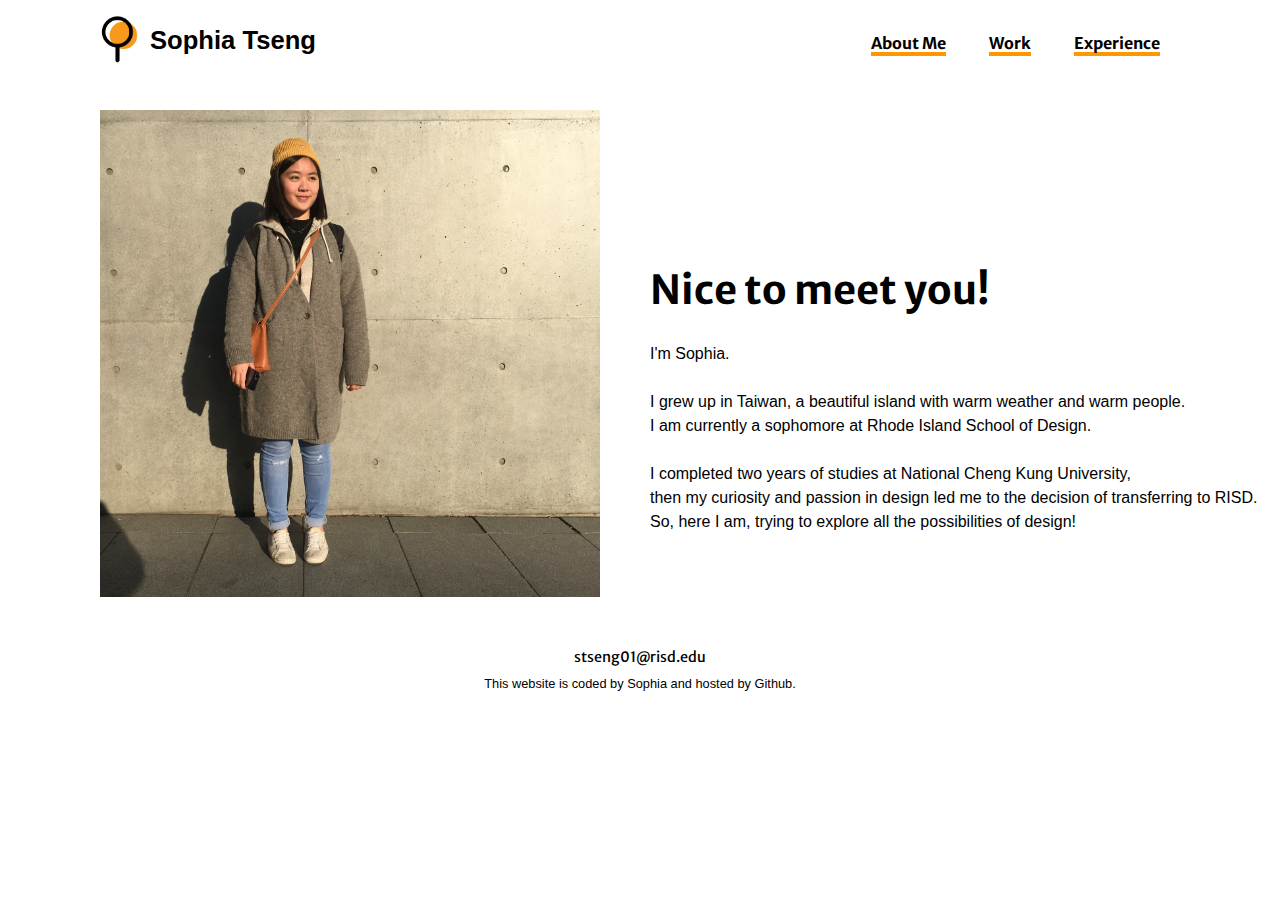
==== About/index.html @ 4cac3d07 "Add files via upload" ====
<!DOCTYPE html>
<html lang="en" dir="ltr">
  <head>
    <meta charset="utf-8">
    <title> Sophia Tseng </title>
    <link href="reset.css" rel="stylesheet" media="screen" type="text/css">
    <link rel="stylesheet" media='screen and (min-width: 701px)' href="style.css">
    <link rel="stylesheet" media='screen and (max-width: 700px)' href="style_mobile.css">
    <!-- <script src="../jquery.js"></script> -->
  </head>
  <body>
    <!---
       NAV BAR
    -->
    <header class="nav-down">
        <a href="../index.html#sec2"><img class="Logo" width="40px"src="../logooo.png"><p class="Home">Sophia Tseng</p></a>
        <div class="nav-right">
        <a class=" nav About" href="index.html">About Me</a>
        <a class=" nav Works" href="../Works/index.html">Work</a>
        <a class=" nav Experience" href="../Experience/index.html">Experience</a>
        </div>
        </header>
        <p class="nav-blank"></p>






      <img class="ph-sophia" src="Sophia.jpg" width="500em">

      <div class="about-container">
      <h1>Nice to meet you!</h1>
      <p class="p-blank"></p>
      <p class="p-blank"></p>
      <p> I'm Sophia.<br><br>
          I grew up in Taiwan, a beautiful island with warm weather and warm people.<br>
          I am currently a sophomore at Rhode Island School of Design.<br><br>
          I completed two years of studies at National Cheng Kung University,<br>
          then my curiosity and passion in design led me to the decision of transferring to RISD.<br>
          So, here I am, trying to explore all the possibilities of design!
      </p>
      </div>



      <div class="footer">
      <p class="p-bottom">
       <a class="email" href="mailto:stseng01@risd.edu">stseng01@risd.edu</a>
      </p>
      <p class="footer-blank"></p>
      <p class="p-bottom2">
      This website is coded by Sophia and hosted by Github.</p>
      </div>


    <!-- <script src="script.js"></script> -->
  </body>
</html>
---- About/style.css ----
@import url('https://fonts.googleapis.com/css?family=Merriweather+Sans:300,400,700,800');

:root {  --mainColor: #ff9800;}
html {scroll-behavior: smooth;}
body{font-family: 'Merriweather Sans', sans-serif; height:100vh;}
.blank{height:5vh; width:100%;}
.p-blank{height:1em;width:100%;}

/*  NAV  */
header{background:white; height: 80px; position: fixed; top: 0;
    transition: top 0.2s ease-in-out; width: 100%; z-index: 100;}
.Logo{position: relative; top:15px; left:100px;}
.Home{font-size: 1.6em; font-weight: 600; display: inline; position: relative; left:110px;}
.nav{
  margin-left: 20px; margin-right: 20px; padding-bottom: 3px;position: relative;
    background: linear-gradient(to bottom, var(--mainColor) 0%, var(--mainColor) 100%);
    background-position: 0 100%;
    background-repeat: repeat-x;
    background-size: 4px 4px;
  }
.nav:hover{
    background-image: url("data:image/svg+xml;charset=utf8,%3Csvg id='squiggle-link' xmlns='http://www.w3.org/2000/svg' xmlns:xlink='http://www.w3.org/1999/xlink' xmlns:ev='http://www.w3.org/2001/xml-events' viewBox='0 0 20 4'%3E%3Cstyle type='text/css'%3E.squiggle{animation:shift .4s linear infinite;}@keyframes shift {from {transform:translateX(0);}to {transform:translateX(-20px);}}%3C/style%3E%3Cpath fill='none' stroke='%23ff9800' stroke-width='2' class='squiggle' d='M0,3.5 c 5,0,5,-3,10,-3 s5,3,10,3 c 5,0,5,-3,10,-3 s 5,3,10,3'/%3E%3C/svg%3E");
    background-position: 0 100%;
    background-size: auto 8px;
    background-repeat: repeat-x;
    text-decoration: none;
  }
  .nav-right{position: absolute; right:100px;top:35px; font-weight: bold;}
a{color: black; z-index: 30; font-family: 'Merriweather Sans', sans-serif; text-decoration: none;}
.nav-up {top: -80px;}


/*  Content  */
.nav-blank{height:80px; width:100%;}
.blank{height:5vh; width:100%;}
.p-blank{height:1em;width:100%;}

h1{font-family:'Merriweather Sans', sans-serif; font-weight: 700; font-size: 2.5em;}
h2{font-family:'Merriweather Sans', sans-serif; font-weight: 700; font-size: 2em; color: #775644;}
h3{font-family:'Merriweather Sans', sans-serif; font-weight: 700; font-size: 1.5em; color: #775644;}
p{font-family: 'PT Sans', sans-serif; line-height: 1.5em;}

.ph-sophia{position: relative; left:100px; top:30px;}
.about-container{position: absolute; left:650px; top:30%;}


/* Bottom */
.footer{position: relative; top:80px;}
.p-bottom{text-align: center; font-size: 0.9em; line-height: 1.2em;}
.p-bottom2{text-align: center; font-size: 0.8em;}
.footer-blank{width:100%; height:0.5em;}
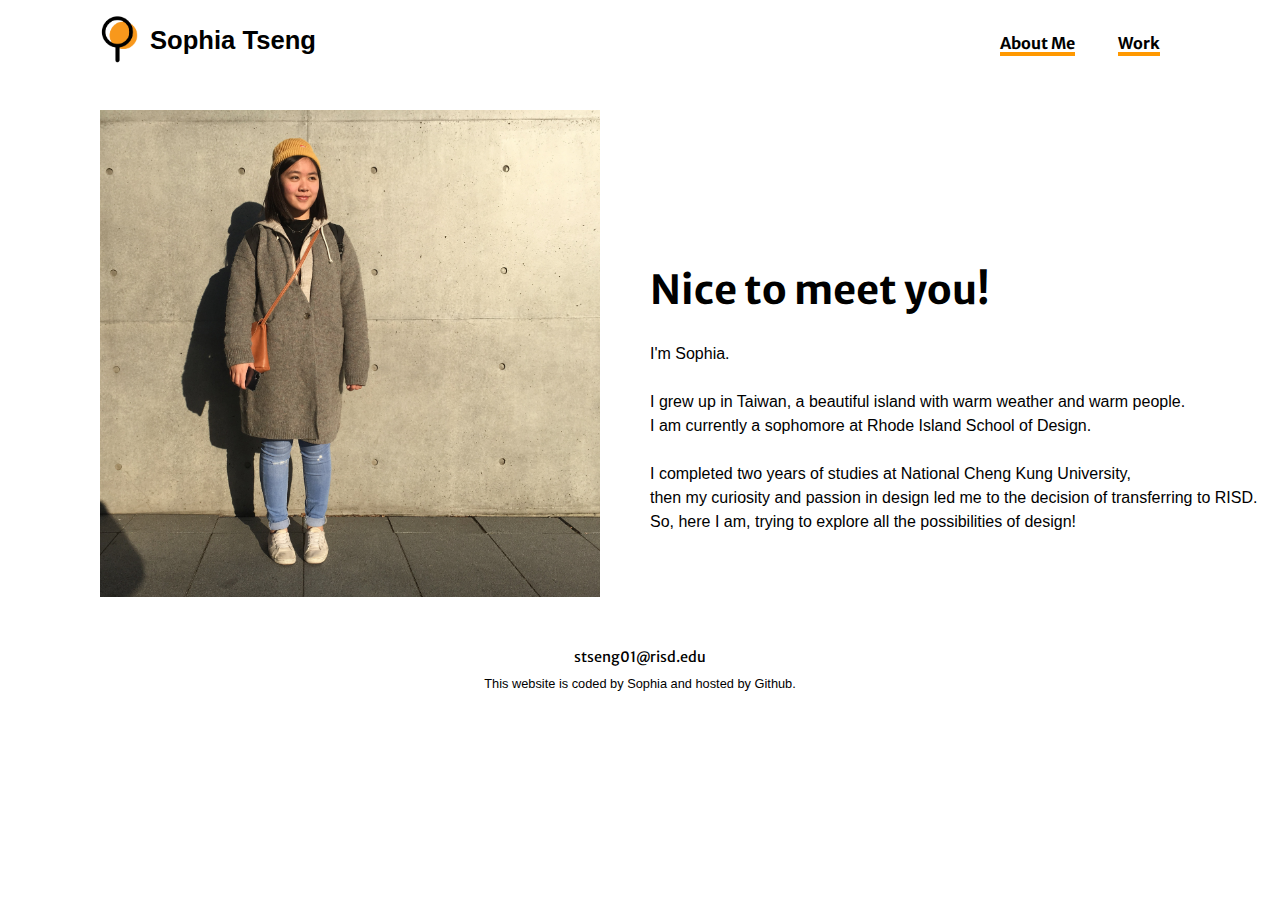
==== commit d8ff0f8d: "Add files via upload" ====
--- a/About/index.html
+++ b/About/index.html
@@ -3,6 +3,7 @@
   <head>
     <meta charset="utf-8">
     <title> Sophia Tseng </title>
+    <link rel="icon" href="../icon.png">
     <link href="reset.css" rel="stylesheet" media="screen" type="text/css">
     <link rel="stylesheet" media='screen and (min-width: 701px)' href="style.css">
     <link rel="stylesheet" media='screen and (max-width: 700px)' href="style_mobile.css">
@@ -16,8 +17,8 @@
         <a href="../index.html#sec2"><img class="Logo" width="40px"src="../logooo.png"><p class="Home">Sophia Tseng</p></a>
         <div class="nav-right">
         <a class=" nav About" href="index.html">About Me</a>
-        <a class=" nav Works" href="../Works/index.html">Work</a>
-        <a class=" nav Experience" href="../Experience/index.html">Experience</a>
+        <a class=" nav Works" href="../index.html#sec2">Work</a>
+        <!-- <a class=" nav Experience" href="../Experience/index.html">Experience</a> -->
         </div>
         </header>
         <p class="nav-blank"></p>
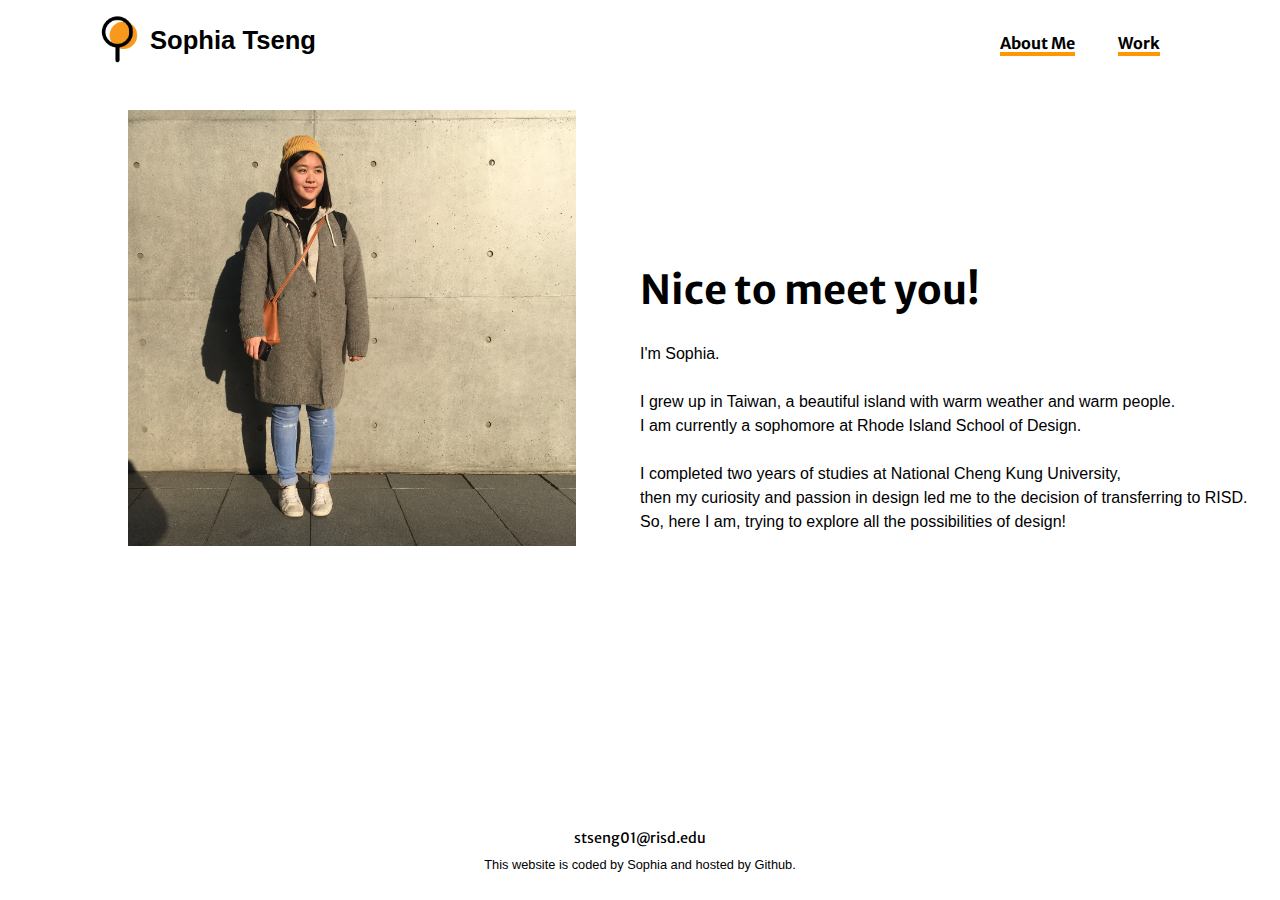
==== commit 1a2a1440: "Add files via upload" ====
--- a/About/index.html
+++ b/About/index.html
@@ -28,7 +28,7 @@
 
 
 
-      <img class="ph-sophia" src="Sophia.jpg" width="500em">
+      <img class="ph-sophia" src="Sophia.jpg" width="35%">
 
       <div class="about-container">
       <h1>Nice to meet you!</h1>
--- a/About/style.css
+++ b/About/style.css
@@ -2,7 +2,7 @@
 
 :root {  --mainColor: #ff9800;}
 html {scroll-behavior: smooth;}
-body{font-family: 'Merriweather Sans', sans-serif; height:100vh;}
+body{font-family: 'Merriweather Sans', sans-serif; height:45vw;}
 .blank{height:5vh; width:100%;}
 .p-blank{height:1em;width:100%;}
 
@@ -28,10 +28,10 @@
   .nav-right{position: absolute; right:100px;top:35px; font-weight: bold;}
 a{color: black; z-index: 30; font-family: 'Merriweather Sans', sans-serif; text-decoration: none;}
 .nav-up {top: -80px;}
+.nav-blank{height:80px; width:100%;}
 
 
 /*  Content  */
-.nav-blank{height:80px; width:100%;}
 .blank{height:5vh; width:100%;}
 .p-blank{height:1em;width:100%;}
 
@@ -40,12 +40,12 @@
 h3{font-family:'Merriweather Sans', sans-serif; font-weight: 700; font-size: 1.5em; color: #775644;}
 p{font-family: 'PT Sans', sans-serif; line-height: 1.5em;}
 
-.ph-sophia{position: relative; left:100px; top:30px;}
-.about-container{position: absolute; left:650px; top:30%;}
+.ph-sophia{position: relative; left:10vw; top:30px;}
+.about-container{position: absolute; left:50vw; top:30%;}
 
 
 /* Bottom */
-.footer{position: relative; top:80px;}
+.footer{position: absolute; bottom:2vw; width:80vw; margin-left: -40vw; left:50%;}
 .p-bottom{text-align: center; font-size: 0.9em; line-height: 1.2em;}
 .p-bottom2{text-align: center; font-size: 0.8em;}
 .footer-blank{width:100%; height:0.5em;}
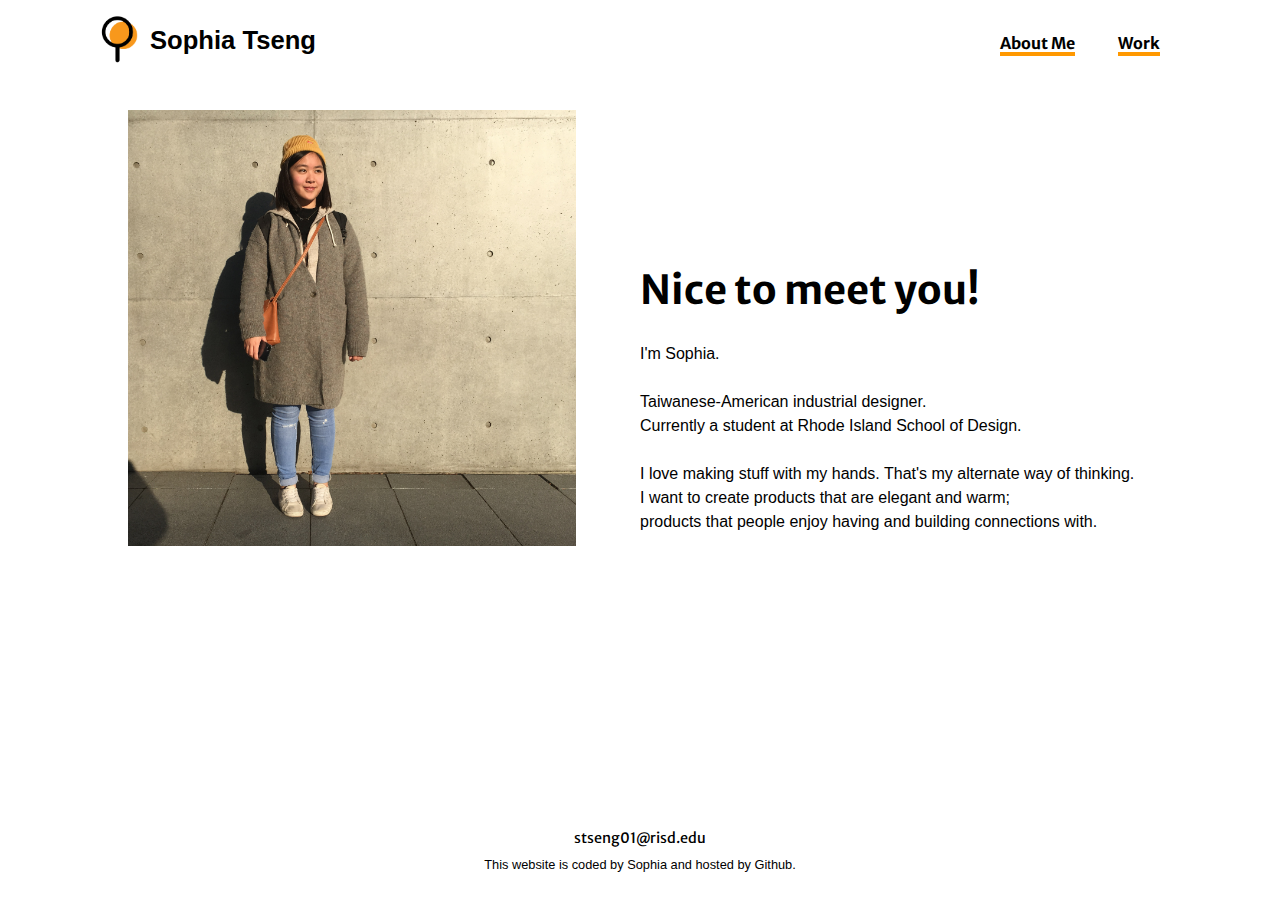
==== commit 1dbde8d6: "Add files via upload" ====
--- a/About/index.html
+++ b/About/index.html
@@ -35,11 +35,11 @@
       <p class="p-blank"></p>
       <p class="p-blank"></p>
       <p> I'm Sophia.<br><br>
-          I grew up in Taiwan, a beautiful island with warm weather and warm people.<br>
-          I am currently a sophomore at Rhode Island School of Design.<br><br>
-          I completed two years of studies at National Cheng Kung University,<br>
-          then my curiosity and passion in design led me to the decision of transferring to RISD.<br>
-          So, here I am, trying to explore all the possibilities of design!
+          Taiwanese-American industrial designer.<br>
+          Currently a student at Rhode Island School of Design.<br><br>
+          I love making stuff with my hands. That's my alternate way of thinking.<br>
+          I want to create products that are elegant and warm;<br>
+          products that people enjoy having and building connections with.
       </p>
       </div>
 
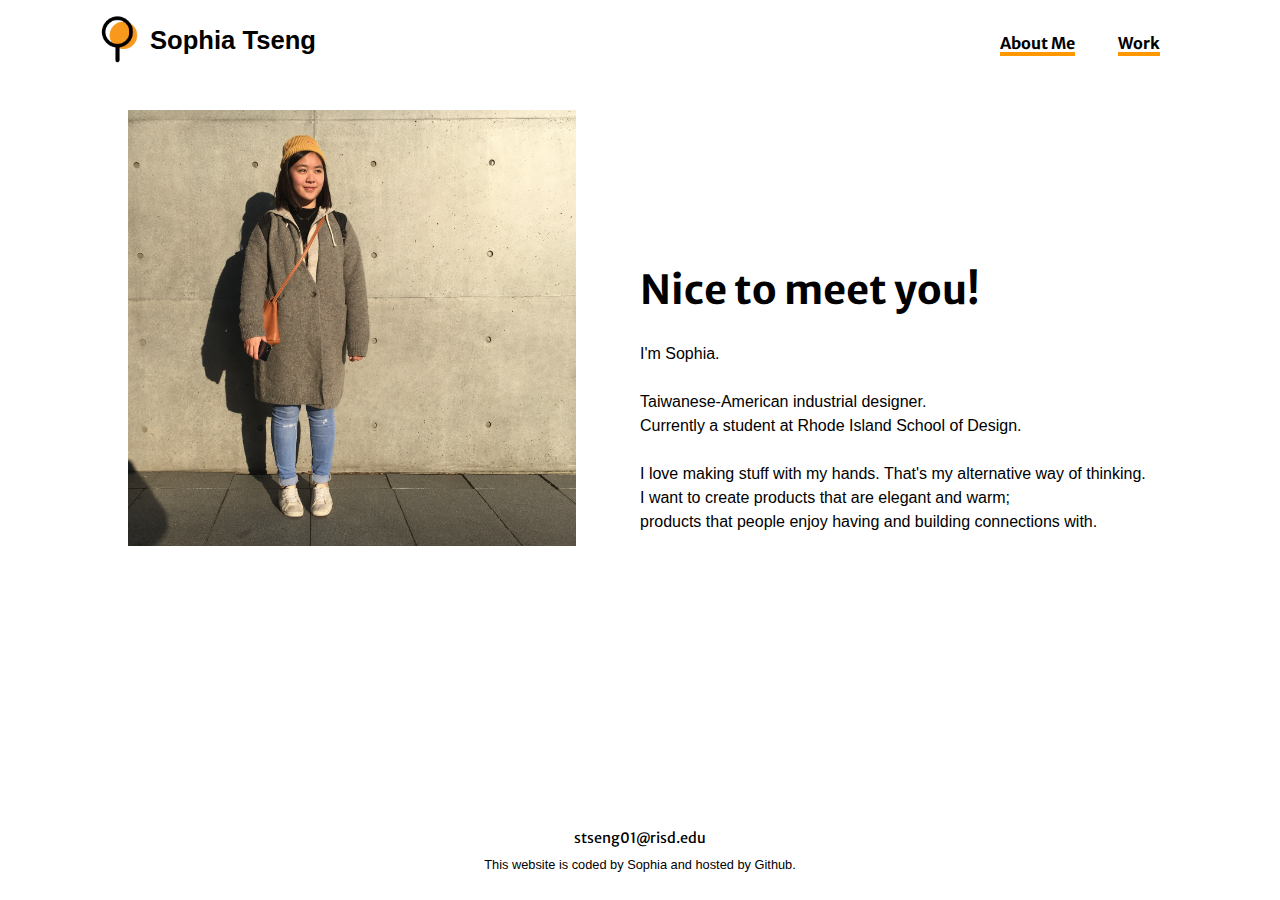
==== commit b7f11da9: "Add files via upload" ====
--- a/About/index.html
+++ b/About/index.html
@@ -37,7 +37,7 @@
       <p> I'm Sophia.<br><br>
           Taiwanese-American industrial designer.<br>
           Currently a student at Rhode Island School of Design.<br><br>
-          I love making stuff with my hands. That's my alternate way of thinking.<br>
+          I love making stuff with my hands. That's my alternative way of thinking.<br>
           I want to create products that are elegant and warm;<br>
           products that people enjoy having and building connections with.
       </p>
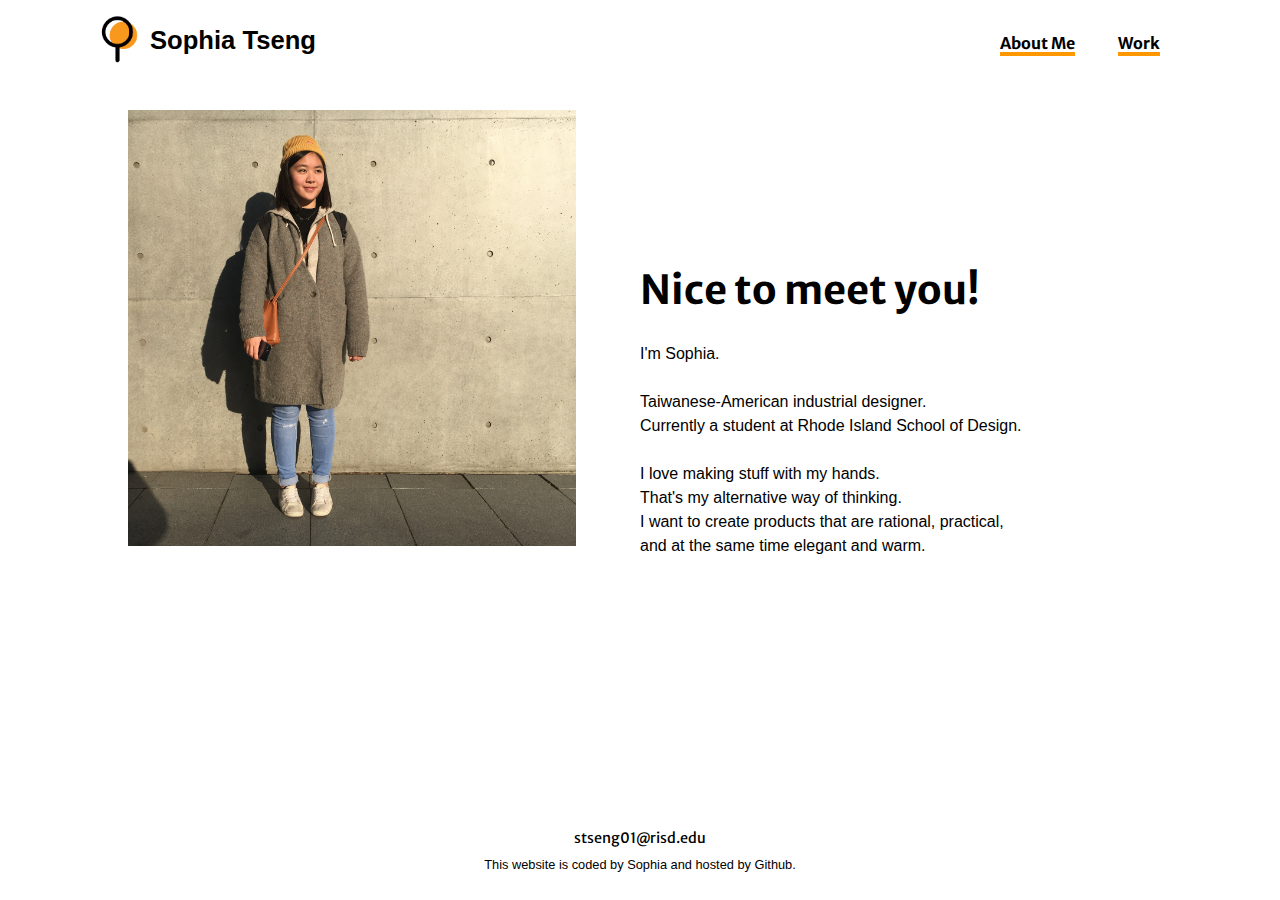
==== commit 8031a66f: "Add files via upload" ====
--- a/About/index.html
+++ b/About/index.html
@@ -37,9 +37,9 @@
       <p> I'm Sophia.<br><br>
           Taiwanese-American industrial designer.<br>
           Currently a student at Rhode Island School of Design.<br><br>
-          I love making stuff with my hands. That's my alternative way of thinking.<br>
-          I want to create products that are elegant and warm;<br>
-          products that people enjoy having and building connections with.
+          I love making stuff with my hands.<br> That's my alternative way of thinking.<br>
+          I want to create products that are rational, practical,<br>
+          and at the same time elegant and warm.
       </p>
       </div>
 
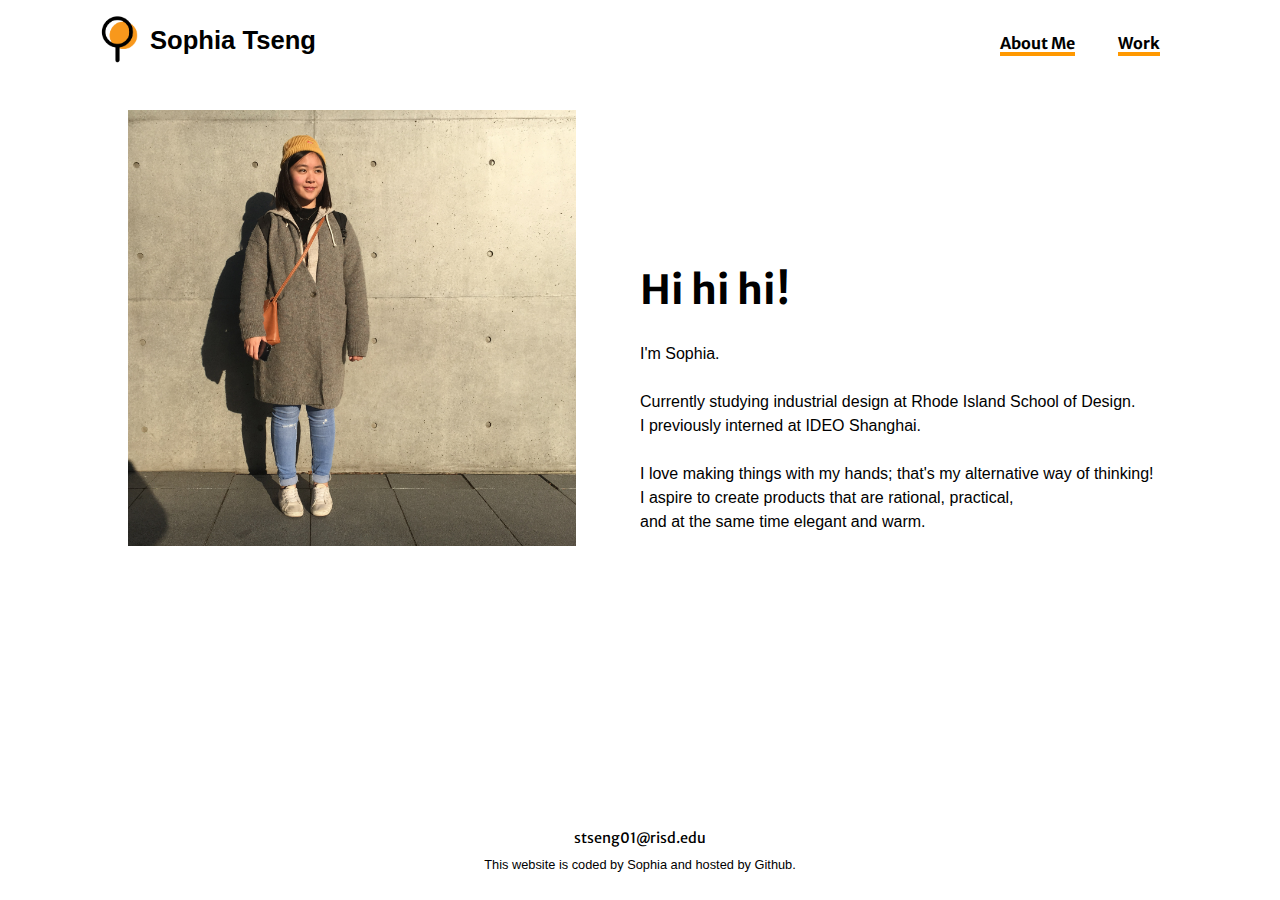
==== commit b1361fe3: "Add files via upload" ====
--- a/About/index.html
+++ b/About/index.html
@@ -5,8 +5,9 @@
     <title> Sophia Tseng </title>
     <link rel="icon" href="../icon.png">
     <link href="reset.css" rel="stylesheet" media="screen" type="text/css">
-    <link rel="stylesheet" media='screen and (min-width: 701px)' href="style.css">
-    <link rel="stylesheet" media='screen and (max-width: 700px)' href="style_mobile.css">
+    <link rel="stylesheet" href="style.css">
+    <!-- <link rel="stylesheet" media='screen and (min-width: 701px)' href="style.css"> -->
+    <!-- <link rel="stylesheet" media='screen and (max-width: 700px)' href="style_mobile.css"> -->
     <!-- <script src="../jquery.js"></script> -->
   </head>
   <body>
@@ -31,14 +32,14 @@
       <img class="ph-sophia" src="Sophia.jpg" width="35%">
 
       <div class="about-container">
-      <h1>Nice to meet you!</h1>
+      <h1>Hi hi hi!</h1>
       <p class="p-blank"></p>
       <p class="p-blank"></p>
       <p> I'm Sophia.<br><br>
-          Taiwanese-American industrial designer.<br>
-          Currently a student at Rhode Island School of Design.<br><br>
-          I love making stuff with my hands.<br> That's my alternative way of thinking.<br>
-          I want to create products that are rational, practical,<br>
+          Currently studying industrial design at Rhode Island School of Design.<br>
+          I previously interned at IDEO Shanghai.<br><br>
+          I love making things with my hands; that's my alternative way of thinking!<br>
+          I aspire to create products that are rational, practical,<br>
           and at the same time elegant and warm.
       </p>
       </div>
